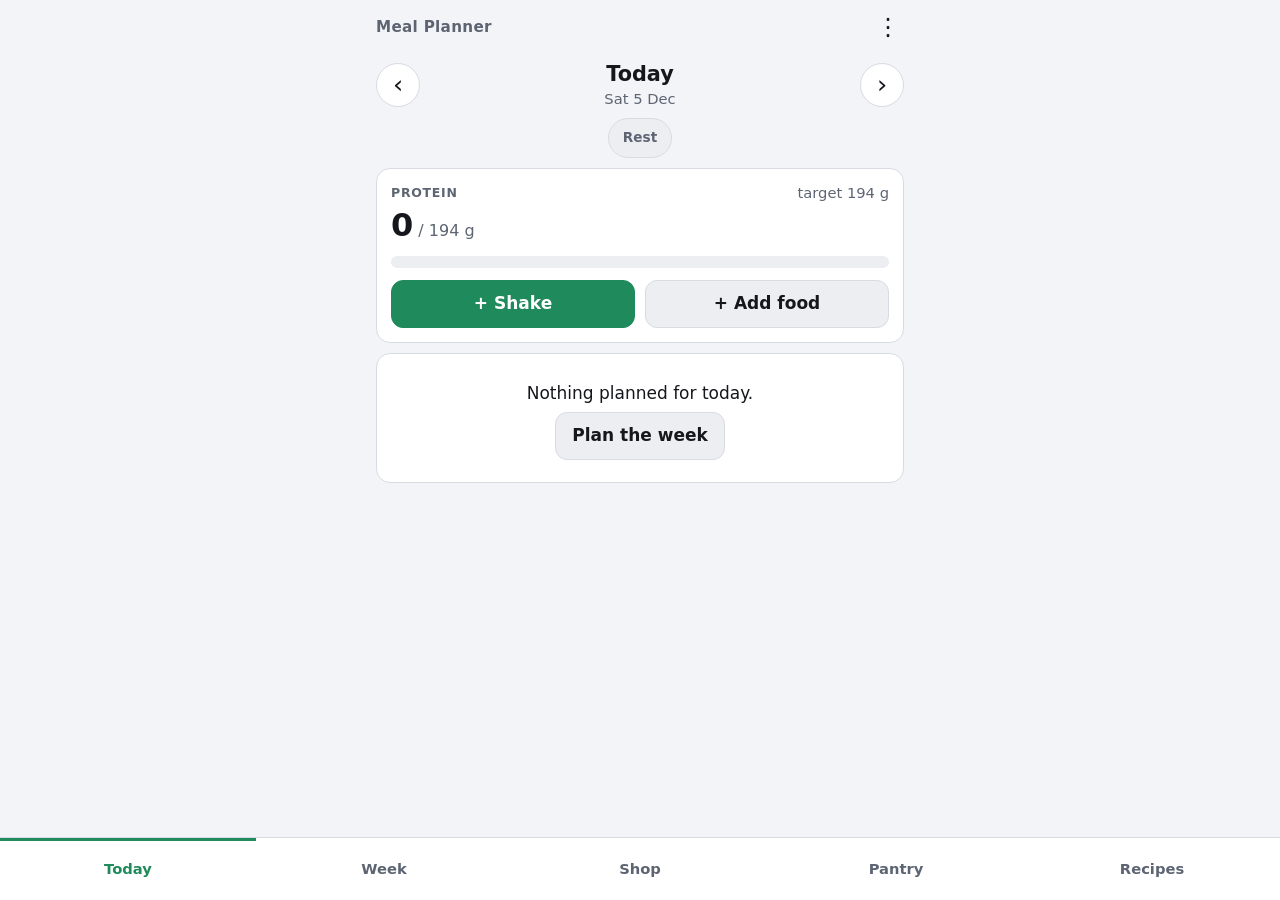
==== index.html @ 77c16652 "Meal Planner v1.0: weekly plan, shopping list, pantry, meal log, reminders, export Co-Authored-By: C" ====
<!doctype html>
<html lang="en-AU">
<head>
  <meta charset="utf-8">
  <meta name="viewport" content="width=device-width, initial-scale=1, viewport-fit=cover">
  <meta name="theme-color" content="#101217">
  <meta name="description" content="Weekly meal plan, shopping list, pantry and meal log">
  <title>Meal Planner</title>
  <link rel="manifest" href="manifest.webmanifest">
  <link rel="icon" href="icons/icon-192.png">
  <link rel="apple-touch-icon" href="icons/icon-192.png">
  <link rel="stylesheet" href="styles.css">
</head>
<body>
  <header class="top">
    <span class="top-title">Meal Planner</span>
    <button class="top-menu" data-action="menu" aria-label="Menu">⋮</button>
  </header>

  <main id="app"><p class="muted center">Loading…</p></main>

  <nav class="tabs">
    <button data-action="view" data-view="today">Today</button>
    <button data-action="view" data-view="week">Week</button>
    <button data-action="view" data-view="shop">Shop</button>
    <button data-action="view" data-view="pantry">Pantry</button>
    <button data-action="view" data-view="recipes">Recipes</button>
  </nav>

  <div id="modal" hidden></div>
  <div id="toast" role="status"></div>

  <script src="seed.js"></script>
  <script src="app.js"></script>
</body>
</html>
---- styles.css ----
:root {
  --bg: #101217;
  --surface: #1a1d24;
  --surface-2: #242833;
  --border: #2e3340;
  --text: #eceef3;
  --muted: #9aa2b1;
  --accent: #3fb37f;
  --accent-text: #08130d;
  --ok: #3fb37f;
  --warn: #f2a33a;
  --fail: #ef5350;
  --radius: 14px;
  color-scheme: dark;
}
@media (prefers-color-scheme: light) {
  :root {
    --bg: #f3f4f7; --surface: #ffffff; --surface-2: #eceef2; --border: #d8dbe2;
    --text: #15171c; --muted: #5d6573; --accent: #1f8a5b; --accent-text: #ffffff;
    --ok: #1f8a5b; --warn: #b56d0c; --fail: #d93636;
    color-scheme: light;
  }
}

* { box-sizing: border-box; }
html { -webkit-text-size-adjust: 100%; }
body {
  margin: 0; background: var(--bg); color: var(--text);
  font: 17px/1.4 system-ui, -apple-system, "Segoe UI", Roboto, sans-serif;
  -webkit-tap-highlight-color: transparent;
}
main { max-width: 560px; margin: 0 auto; padding: 4px 16px calc(90px + env(safe-area-inset-bottom)); }
h1 { font-size: 1.45rem; margin: 6px 0 12px; }
h2 { font-size: 1.2rem; margin: 0; }
h3 { font-size: 1rem; margin: 0 0 4px; }
p { margin: 6px 0; }
button { font: inherit; color: inherit; cursor: pointer; }
input, textarea, select {
  font: inherit; color: var(--text); background: var(--surface-2);
  border: 1px solid var(--border); border-radius: 10px; padding: 10px 12px; width: 100%; min-height: 46px;
}
input:focus, textarea:focus, select:focus { outline: 2px solid var(--accent); outline-offset: 0; }
.muted { color: var(--muted); font-size: .92rem; }
.center { text-align: center; }
.link { background: none; border: 0; color: var(--accent); padding: 4px; text-decoration: underline; }
.link.danger { color: var(--fail); }

/* top bar */
.top {
  position: sticky; top: 0; z-index: 4; display: flex; align-items: center; justify-content: space-between;
  max-width: 560px; margin: 0 auto; padding: calc(6px + env(safe-area-inset-top)) 8px 6px 16px; background: var(--bg);
}
.top-title { font-weight: 700; color: var(--muted); font-size: .95rem; letter-spacing: .02em; }
.top-menu { width: 48px; height: 44px; border: 0; background: none; font-size: 1.5rem; }

/* day / week header */
.day { display: flex; align-items: center; gap: 8px; margin-bottom: 8px; }
.day .nav { width: 44px; height: 44px; border-radius: 50%; border: 1px solid var(--border); background: var(--surface); font-size: 1.6rem; line-height: 1; flex: none; }
.day-title { flex: 1; text-align: center; }
.day-name { font-size: 1.3rem; font-weight: 700; }
.day-sub { color: var(--muted); font-size: .92rem; }
.today-dot { font-size: .72rem; font-weight: 600; background: var(--accent); color: var(--accent-text); padding: 2px 8px; border-radius: 99px; vertical-align: middle; }

/* cards */
.card { background: var(--surface); border: 1px solid var(--border); border-radius: var(--radius); padding: 14px; margin: 10px 0; }
.card.empty { text-align: center; padding: 22px 14px; }
.card-head { display: flex; justify-content: space-between; align-items: center; gap: 8px; }
.slot-label { font-size: .78rem; font-weight: 700; text-transform: uppercase; letter-spacing: .06em; color: var(--muted); }
.meal-name { font-size: 1.15rem; font-weight: 650; margin: 2px 0; }
.sub { color: var(--muted); font-size: .88rem; }
.done-line { color: var(--ok); font-weight: 600; }

/* training + badges */
.training { font-size: .85rem; font-weight: 700; padding: 4px 14px; min-height: 40px; display: inline-flex; align-items: center; border-radius: 99px; border: 1px solid var(--border); background: var(--surface-2); white-space: nowrap; }
.training.lift { background: color-mix(in srgb, #4f8cff 22%, var(--surface)); border-color: #4f8cff; }
.training.walk, .training.hiit { background: color-mix(in srgb, var(--warn) 18%, var(--surface)); border-color: var(--warn); }
.training.rest { color: var(--muted); }
.badge { display: inline-block; font-size: .74rem; font-weight: 650; padding: 2px 9px; border-radius: 99px; background: var(--surface-2); color: var(--muted); vertical-align: middle; }
.badge.contains { background: color-mix(in srgb, var(--fail) 20%, transparent); color: var(--fail); }
.badge.low { background: color-mix(in srgb, var(--warn) 18%, transparent); color: var(--warn); }
.badge.local { background: color-mix(in srgb, var(--ok) 18%, transparent); color: var(--ok); }
.tags { display: flex; flex-wrap: wrap; gap: 4px; margin-top: 6px; }

/* protein */
.protein { padding: 14px; }
.protein-num { font-size: 2rem; font-weight: 800; font-variant-numeric: tabular-nums; }
.protein-num small { font-size: 1rem; font-weight: 500; color: var(--muted); }
.bar { height: 12px; border-radius: 99px; background: var(--surface-2); overflow: hidden; margin-top: 8px; }
.bar-fill { height: 100%; background: var(--accent); border-radius: 99px; transition: width .3s; }
.bar-fill.over { background: var(--ok); }

/* buttons */
.btn {
  border: 1px solid var(--border); background: var(--surface-2); border-radius: 12px;
  padding: 10px 16px; font-weight: 600; min-height: 48px; display: inline-flex; align-items: center; justify-content: center; gap: 6px;
}
.btn.primary { background: var(--accent); border-color: var(--accent); color: var(--accent-text); }
.btn.ghost { background: transparent; }
.btn.danger { color: var(--fail); }
.btn.wide { width: 100%; margin: 6px 0; }
.btn.small { min-height: 38px; padding: 6px 12px; font-size: .9rem; }
.btn:disabled { opacity: .45; cursor: not-allowed; }
.row { display: flex; gap: 10px; margin-top: 12px; }
.row > .btn { flex: 1; }
.row.wrap { flex-wrap: wrap; }
.row.wrap > .btn { flex: 1 1 45%; }
.chip { border: 1px solid var(--border); background: var(--surface); border-radius: 99px; padding: 8px 14px; min-height: 40px; font-size: .9rem; }
.chip.on { background: var(--accent); border-color: var(--accent); color: var(--accent-text); }
.chips { display: flex; gap: 8px; overflow-x: auto; padding: 4px 0 8px; scrollbar-width: none; }
.chips .chip { flex: none; }

/* segmented + forms */
.seg { display: flex; border: 1px solid var(--border); border-radius: 12px; overflow: hidden; }
.seg button { flex: 1; border: 0; background: var(--surface-2); padding: 10px 8px; min-height: 46px; font-size: .95rem; }
.seg button + button { border-left: 1px solid var(--border); }
.seg button.on { background: var(--accent); color: var(--accent-text); font-weight: 650; }
.field { display: block; margin: 12px 0; }
.field > span { display: block; font-size: .88rem; color: var(--muted); margin-bottom: 6px; }
.toggle { display: flex; align-items: center; gap: 10px; margin: 12px 0; min-height: 44px; }
.toggle input { width: 24px; height: 24px; min-height: 0; accent-color: var(--accent); flex: none; }
.row > .field { flex: 1; margin-top: 0; min-width: 0; }
.stepper { display: flex; align-items: center; gap: 6px; flex: none; }
.stepper button { width: 46px; height: 46px; border-radius: 12px; border: 1px solid var(--border); background: var(--surface-2); font-size: 1.4rem; }
.stepper .qty { min-width: 4.5em; text-align: center; font-weight: 700; font-variant-numeric: tabular-nums; background: none; border: 0; padding: 4px; }

/* week */
.slot-row {
  display: grid; grid-template-columns: 5.2em 1fr; gap: 8px; align-items: center; width: 100%; text-align: left;
  background: none; border: 0; border-top: 1px solid var(--border); padding: 10px 0; min-height: 52px;
}
.slot-row:first-of-type { border-top: 0; }
.slot-row .slot-label { font-size: .72rem; }
.slot-row .empty { color: var(--muted); }
.slot-row .val { min-width: 0; }
.leftover { color: var(--muted); font-style: italic; }

/* shop */
.store-head { display: flex; justify-content: space-between; align-items: baseline; margin: 22px 0 4px; }
.store-head h2 { font-size: 1.3rem; }
.aisle { font-size: .78rem; font-weight: 700; text-transform: uppercase; letter-spacing: .06em; color: var(--muted); margin: 12px 0 4px; }
.shop-row { display: flex; align-items: stretch; gap: 6px; margin: 6px 0; }
.shop-item {
  flex: 1; display: flex; align-items: center; gap: 14px; text-align: left; min-height: 62px;
  background: var(--surface); border: 1px solid var(--border); border-radius: 12px; padding: 10px 12px; min-width: 0;
}
.shop-item .tick { width: 30px; height: 30px; border-radius: 50%; border: 2px solid var(--muted); flex: none; display: flex; align-items: center; justify-content: center; font-weight: 800; }
.shop-item .si-main { flex: 1; min-width: 0; }
.shop-item .si-name { font-size: 1.1rem; font-weight: 600; display: block; }
.shop-item .si-qty { color: var(--muted); font-size: .92rem; }
.shop-item .si-price { font-variant-numeric: tabular-nums; font-weight: 600; }
.shop-item.checked { opacity: .5; }
.shop-item.checked .tick { background: var(--ok); border-color: var(--ok); color: #fff; }
.shop-item.checked .si-name { text-decoration: line-through; }
.si-more { width: 52px; border-radius: 12px; border: 1px solid var(--border); background: var(--surface-2); font-size: 1.2rem; flex: none; }
.totals { display: flex; justify-content: space-between; gap: 10px; font-variant-numeric: tabular-nums; }
.totals b { font-size: 1.2rem; }

/* lists */
.list-row {
  width: 100%; display: flex; justify-content: space-between; align-items: center; gap: 10px; text-align: left;
  background: var(--surface); border: 1px solid var(--border); border-radius: 12px; padding: 12px; margin: 6px 0; min-height: 56px;
}
.list-row .grow { flex: 1; min-width: 0; }
.list-row .name { font-weight: 600; }
.pantry-row { display: flex; align-items: center; gap: 10px; background: var(--surface); border: 1px solid var(--border); border-radius: 12px; padding: 8px 8px 8px 12px; margin: 6px 0; }
.pantry-row .grow { flex: 1; min-width: 0; font-weight: 600; }

/* recipe form */
.ing-row { display: grid; grid-template-columns: 1fr 4.6em 4.6em 40px; gap: 6px; margin: 6px 0; align-items: center; }
.ing-row input { padding: 8px; }
.ing-row .x { height: 40px; border: 0; background: none; color: var(--muted); font-size: 1.2rem; }
.method { white-space: pre-wrap; color: var(--muted); }
.ing-list { margin: 6px 0; padding-left: 18px; }

/* banners */
.banner { border: 1px solid var(--warn); background: color-mix(in srgb, var(--warn) 14%, var(--surface)); }
.banner ul { margin: 6px 0 0; padding-left: 20px; }
.prep { border-style: dashed; }

/* tabs */
.tabs {
  position: fixed; left: 0; right: 0; bottom: 0; z-index: 6; display: flex;
  background: var(--surface); border-top: 1px solid var(--border); padding-bottom: env(safe-area-inset-bottom);
}
.tabs button { flex: 1; height: 62px; border: 0; background: none; color: var(--muted); font-weight: 600; font-size: .92rem; }
.tabs button.on { color: var(--accent); box-shadow: inset 0 3px 0 var(--accent); }

/* modal */
#modal { position: fixed; inset: 0; z-index: 10; background: rgba(0,0,0,.55); display: flex; align-items: flex-end; justify-content: center; }
#modal[hidden] { display: none; }
.sheet {
  width: 100%; max-width: 560px; max-height: 92vh; overflow-y: auto; background: var(--surface);
  border-radius: 20px 20px 0 0; padding: 20px 16px calc(20px + env(safe-area-inset-bottom));
}
.grid4 { display: grid; grid-template-columns: repeat(4, 1fr); gap: 8px; margin: 12px 0; }
.grid4 .btn { font-size: 1.2rem; }
.menu .btn { justify-content: flex-start; }

/* toast */
#toast {
  position: fixed; left: 50%; bottom: calc(80px + env(safe-area-inset-bottom)); transform: translateX(-50%) translateY(20px);
  background: var(--text); color: var(--bg); padding: 10px 16px; border-radius: 10px; font-size: .92rem;
  opacity: 0; pointer-events: none; transition: .2s; z-index: 20; max-width: calc(100% - 32px);
}
#toast.show { opacity: 1; transform: translateX(-50%) translateY(0); }
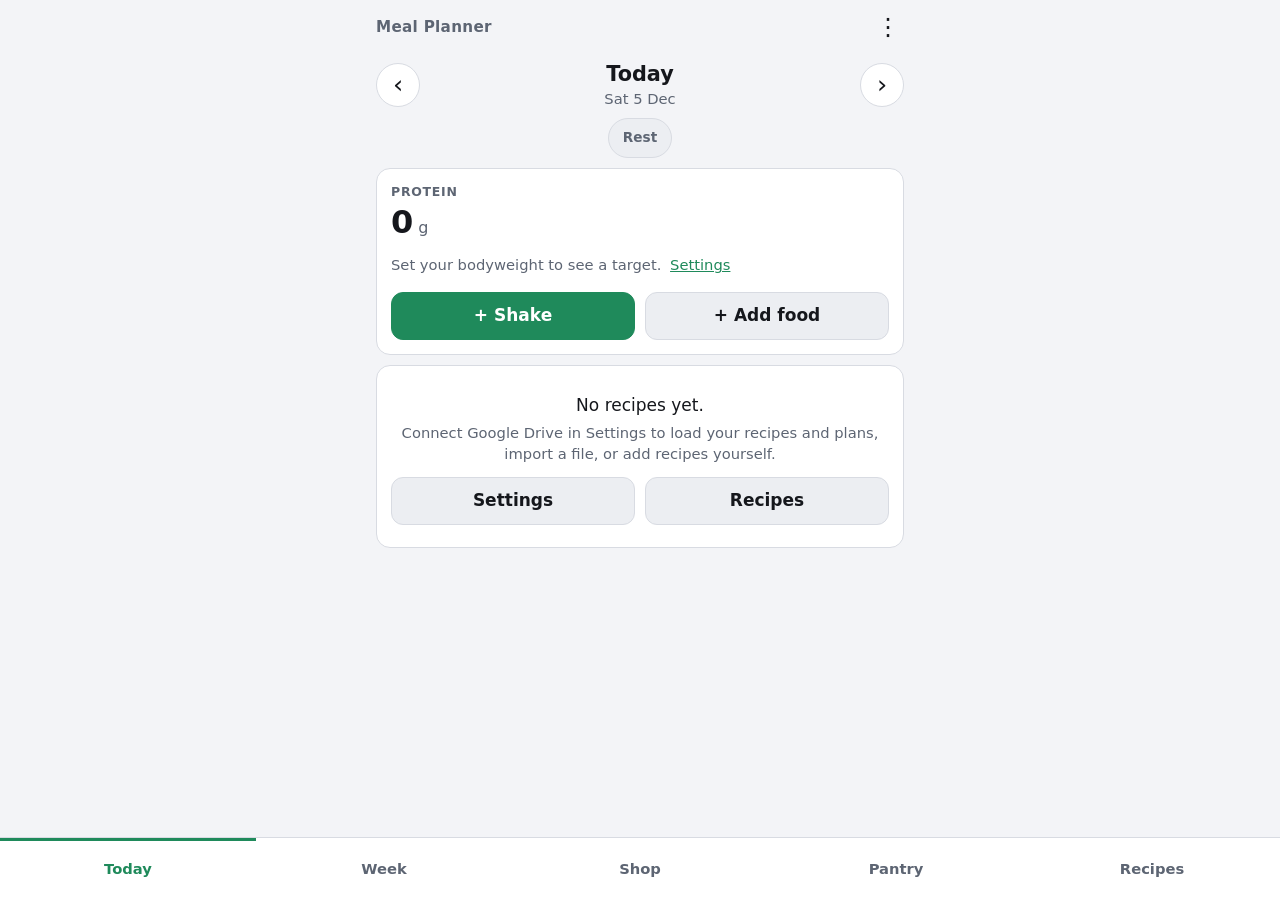
==== commit e4bd444f: "v1.1: Google Drive mailbox (inbox patches, outbox latest.json), empty first run - Inbox: validated p" ====
--- a/index.html
+++ b/index.html
@@ -5,6 +5,7 @@
   <meta name="viewport" content="width=device-width, initial-scale=1, viewport-fit=cover">
   <meta name="theme-color" content="#101217">
   <meta name="description" content="Weekly meal plan, shopping list, pantry and meal log">
+  <meta http-equiv="Content-Security-Policy" content="default-src 'self'; script-src 'self' https://accounts.google.com/gsi/; style-src 'self' 'unsafe-inline' https://accounts.google.com/gsi/; connect-src 'self' https://www.googleapis.com https://accounts.google.com; frame-src https://accounts.google.com; img-src 'self' data: blob:; object-src 'none'; base-uri 'self'; form-action 'none'">
   <title>Meal Planner</title>
   <link rel="manifest" href="manifest.webmanifest">
   <link rel="icon" href="icons/icon-192.png">
@@ -14,7 +15,10 @@
 <body>
   <header class="top">
     <span class="top-title">Meal Planner</span>
-    <button class="top-menu" data-action="menu" aria-label="Menu">⋮</button>
+    <span class="top-right">
+      <button id="drive-chip" class="drive-chip" data-action="drive" hidden></button>
+      <button class="top-menu" data-action="menu" aria-label="Menu">⋮</button>
+    </span>
   </header>
 
   <main id="app"><p class="muted center">Loading…</p></main>
@@ -30,7 +34,7 @@
   <div id="modal" hidden></div>
   <div id="toast" role="status"></div>
 
-  <script src="seed.js"></script>
+  <script src="config.js"></script>
   <script src="app.js"></script>
 </body>
 </html>
--- a/styles.css
+++ b/styles.css
@@ -203,3 +203,11 @@
   opacity: 0; pointer-events: none; transition: .2s; z-index: 20; max-width: calc(100% - 32px);
 }
 #toast.show { opacity: 1; transform: translateX(-50%) translateY(0); }
+
+/* Drive chip */
+.top-right { display: flex; align-items: center; gap: 4px; }
+.drive-chip { border: 1px solid var(--border); background: var(--surface); border-radius: 99px; padding: 6px 12px; min-height: 36px; font-size: .85rem; font-weight: 600; color: var(--muted); }
+.drive-chip[hidden] { display: none; }
+.drive-chip.warn { color: var(--warn); border-color: var(--warn); }
+.drive-chip.alert { background: var(--accent); border-color: var(--accent); color: var(--accent-text); }
+.warn-text { color: var(--warn); }
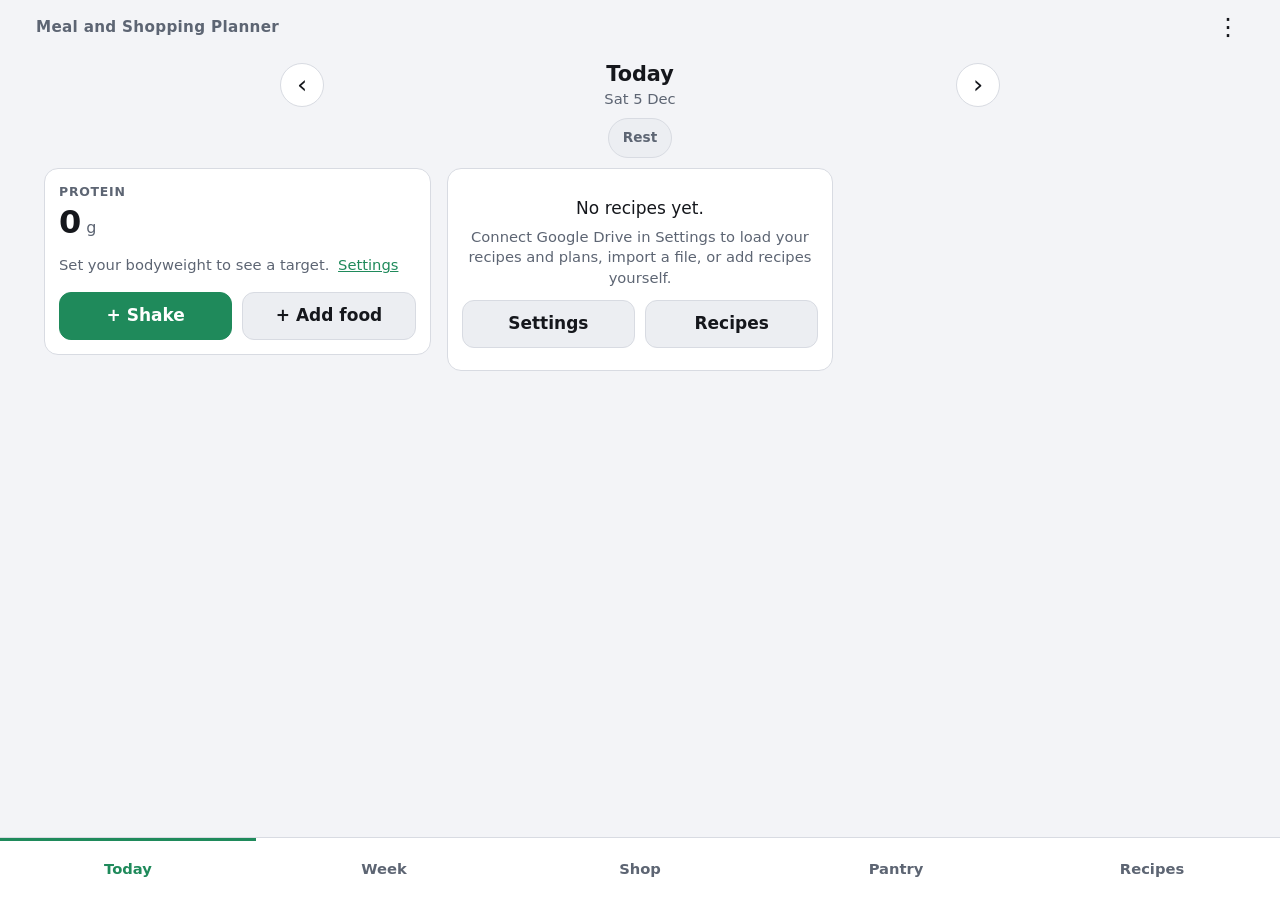
==== commit e4ff8fad: "Version 1.4.1: rename to Meal and Shopping Planner Co-Authored-By: Claude Opus 5.5 <noreply@anthropi" ====
--- a/index.html
+++ b/index.html
@@ -6,7 +6,7 @@
   <meta name="theme-color" content="#101217">
   <meta name="description" content="Weekly meal plan, shopping list, pantry and meal log">
   <meta http-equiv="Content-Security-Policy" content="default-src 'self'; script-src 'self' https://accounts.google.com/gsi/; style-src 'self' 'unsafe-inline' https://accounts.google.com/gsi/; connect-src 'self' https://www.googleapis.com https://accounts.google.com; frame-src https://accounts.google.com; img-src 'self' data: blob:; object-src 'none'; base-uri 'self'; form-action 'none'">
-  <title>Meal Planner</title>
+  <title>Meal and Shopping Planner</title>
   <link rel="manifest" href="manifest.webmanifest">
   <link rel="icon" href="icons/icon-192.png">
   <link rel="apple-touch-icon" href="icons/icon-192.png">
@@ -14,7 +14,7 @@
 </head>
 <body>
   <header class="top">
-    <span class="top-title">Meal Planner</span>
+    <span class="top-title">Meal and Shopping Planner</span>
     <span class="top-right">
       <button id="drive-chip" class="drive-chip" data-action="drive" hidden></button>
       <button class="top-menu" data-action="menu" aria-label="Menu">⋮</button>
--- a/styles.css
+++ b/styles.css
@@ -50,7 +50,7 @@
   position: sticky; top: 0; z-index: 4; display: flex; align-items: center; justify-content: space-between;
   max-width: 560px; margin: 0 auto; padding: calc(6px + env(safe-area-inset-top)) 8px 6px 16px; background: var(--bg);
 }
-.top-title { font-weight: 700; color: var(--muted); font-size: .95rem; letter-spacing: .02em; }
+.top-title { min-width: 0; white-space: nowrap; overflow: hidden; text-overflow: ellipsis; font-weight: 700; color: var(--muted); font-size: .95rem; letter-spacing: .02em; }
 .top-menu { width: 48px; height: 44px; border: 0; background: none; font-size: 1.5rem; }
 
 /* day / week header */
@@ -211,3 +211,28 @@
 .drive-chip.warn { color: var(--warn); border-color: var(--warn); }
 .drive-chip.alert { background: var(--accent); border-color: var(--accent); color: var(--accent-text); }
 .warn-text { color: var(--warn); }
+
+/* View-only devices (kitchen tablet, PC) hide everything that changes data */
+body.viewer .edit-only { display: none !important; }
+
+/* Wide screens (unfolded phone, tablet, PC): use the width instead of a narrow strip.
+   Phones keep the single-column layout above. */
+@media (min-width: 720px) {
+  main, .top { max-width: 1240px; }
+  main { padding-left: 24px; padding-right: 24px; }
+  .grid { display: grid; grid-template-columns: repeat(auto-fill, minmax(330px, 1fr)); column-gap: 16px; align-items: start; }
+  .grid.tight { grid-template-columns: repeat(auto-fill, minmax(300px, 1fr)); column-gap: 12px; }
+  .grid.stores { grid-template-columns: repeat(auto-fill, minmax(340px, 1fr)); column-gap: 24px; }
+  .grid > .card { margin: 10px 0; }
+  .cols { column-width: 420px; column-gap: 16px; }
+  .cols > .card { break-inside: avoid; display: inline-block; width: 100%; margin: 0 0 16px; }
+  /* Day headers, top button rows and summary cards stay a comfortable width, centred */
+  .day, main > .row, main > .card { max-width: 720px; margin-left: auto; margin-right: auto; }
+  main > .row.wrap > .btn { flex: 1 1 0; }
+  main > .btn.wide { width: auto; min-width: 280px; padding-left: 28px; padding-right: 28px; }
+  main > input[type=search] { max-width: 560px; }
+  /* Sheets become centred dialogs */
+  #modal { align-items: center; padding: 24px; }
+  .sheet { border-radius: 20px; max-height: 88vh; max-width: 600px; padding-bottom: 20px; }
+  #toast { bottom: calc(84px + env(safe-area-inset-bottom)); }
+}
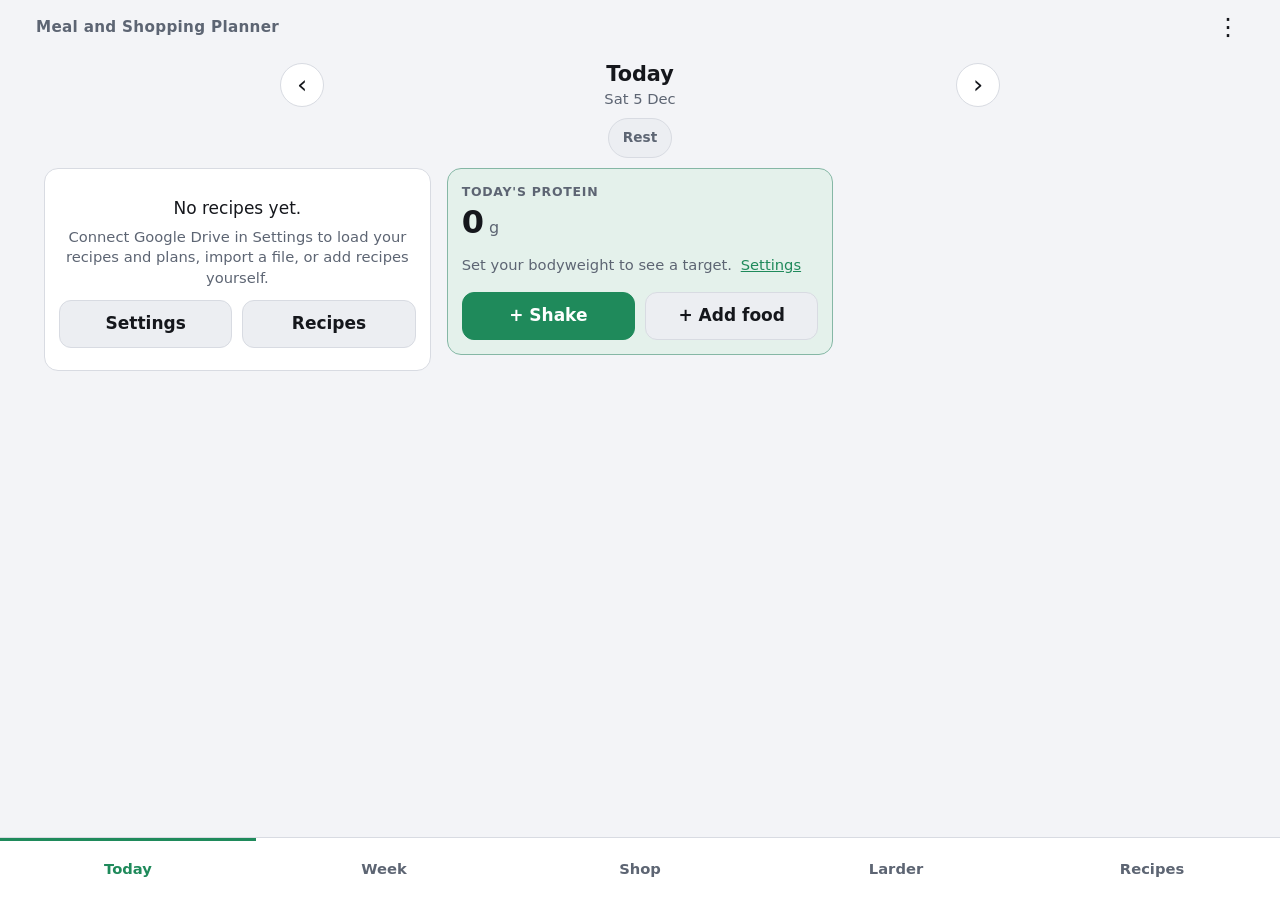
==== commit e8ddd495: "Version 1.9.0: pack sizes, the Larder, buying in and cooking out - Ingredients: pack size, price per" ====
--- a/index.html
+++ b/index.html
@@ -4,7 +4,7 @@
   <meta charset="utf-8">
   <meta name="viewport" content="width=device-width, initial-scale=1, viewport-fit=cover">
   <meta name="theme-color" content="#101217">
-  <meta name="description" content="Weekly meal plan, shopping list, pantry and meal log">
+  <meta name="description" content="Weekly meal plan, shopping list, larder and meal log">
   <meta http-equiv="Content-Security-Policy" content="default-src 'self'; script-src 'self' https://accounts.google.com/gsi/; style-src 'self' 'unsafe-inline' https://accounts.google.com/gsi/; connect-src 'self' https://www.googleapis.com https://accounts.google.com; frame-src https://accounts.google.com; img-src 'self' data: blob:; object-src 'none'; base-uri 'self'; form-action 'none'">
   <title>Meal and Shopping Planner</title>
   <link rel="manifest" href="manifest.webmanifest">
@@ -27,7 +27,7 @@
     <button data-action="view" data-view="today">Today</button>
     <button data-action="view" data-view="week">Week</button>
     <button data-action="view" data-view="shop">Shop</button>
-    <button data-action="view" data-view="pantry">Pantry</button>
+    <button data-action="view" data-view="pantry">Larder</button>
     <button data-action="view" data-view="recipes">Recipes</button>
   </nav>
 
--- a/styles.css
+++ b/styles.css
@@ -236,3 +236,57 @@
   .sheet { border-radius: 20px; max-height: 88vh; max-width: 600px; padding-bottom: 20px; }
   #toast { bottom: calc(84px + env(safe-area-inset-bottom)); }
 }
+
+/* Today: the day summary stands apart from the meal cards */
+.card.summary { background: color-mix(in srgb, var(--accent) 12%, var(--surface)); border-color: color-mix(in srgb, var(--accent) 45%, var(--border)); }
+.extras { margin-top: 10px; border-top: 1px solid var(--border); padding-top: 6px; }
+.extra-row { display: flex; align-items: center; gap: 10px; margin-top: 6px; }
+.extra-row .grow { flex: 1; min-width: 0; }
+.store-total { color: var(--text); }
+
+/* Recipe picker: search box over a tap list */
+.pick-list { margin-top: 8px; max-height: 46vh; overflow-y: auto; border: 1px solid var(--border); border-radius: 12px; }
+.pick-row { display: flex; align-items: center; gap: 10px; width: 100%; text-align: left; border: 0; border-bottom: 1px solid var(--border);
+  background: var(--surface-2); color: var(--text); padding: 12px; min-height: 48px; font-size: .98rem; }
+.pick-row:last-child { border-bottom: 0; }
+.pick-row:active { background: color-mix(in srgb, var(--accent) 20%, var(--surface-2)); }
+.pick-row .grow, .picked .grow { flex: 1; min-width: 0; }
+.pick-head { font-size: .72rem; font-weight: 700; text-transform: uppercase; letter-spacing: .06em; color: var(--muted);
+  padding: 10px 12px 4px; background: var(--surface); }
+.pick-list > p { padding: 12px; margin: 0; }
+.picked { display: flex; align-items: center; gap: 10px; padding: 10px 12px; border: 1px solid var(--accent); border-radius: 12px; font-weight: 600; }
+
+/* Today: compact meal cards, one line per item */
+.card.meal { padding: 12px 14px; }
+.head-right { display: flex; align-items: center; gap: 6px; }
+.add-to { min-height: 32px; min-width: 36px; padding: 2px 10px; font-size: 1.2rem; line-height: 1; }
+.item { display: flex; align-items: center; gap: 10px; padding: 8px 0; }
+.item + .item { border-top: 1px solid var(--border); }
+.item-mark { width: 16px; flex: none; text-align: center; color: var(--ok); font-weight: 800; }
+.item-main { flex: 1; min-width: 0; }
+.item-name { font-size: 1.02rem; font-weight: 600; text-align: left; }
+.link-plain { background: none; border: 0; padding: 0; color: inherit; font: inherit; font-weight: 600; cursor: pointer; text-align: left; }
+.item-sub { color: var(--muted); font-size: .84rem; margin-top: 1px; }
+.item-g { color: var(--muted); font-variant-numeric: tabular-nums; white-space: nowrap; font-size: .92rem; }
+.item-act { flex: none; }
+.item.done .item-name { color: var(--muted); font-weight: 500; }
+.item.skipped .item-name { font-style: italic; }
+.item.skipped .item-mark { color: var(--muted); }
+.split { display: inline-flex; }
+.split .btn { border-radius: 10px 0 0 10px; min-width: 76px; }
+.split .btn.more { border-radius: 0 10px 10px 0; min-width: 34px; padding: 6px 8px; border-left: 1px solid color-mix(in srgb, var(--accent-text) 25%, transparent); }
+[data-hold] { -webkit-touch-callout: none; user-select: none; -webkit-user-select: none; }
+
+/* Swipes: the page keeps vertical scrolling; sideways movement comes to the app */
+body[data-view="today"] #app, body[data-view="shop"] .shop-row { touch-action: pan-y; }
+.shop-row { position: relative; }
+
+/* Shop: the need and the larder's share under what to buy */
+.si-need { display: block; color: var(--muted); font-size: .8rem; margin-top: 1px; }
+
+/* Larder */
+.larder-name { background: none; border: 0; padding: 0; text-align: left; font: inherit; font-weight: 600; color: inherit; }
+.larder-name .sub { display: block; font-weight: 400; font-size: .78rem; }
+.pantry-row.out { opacity: .55; }
+.run-out { margin: 18px 0 8px; }
+.run-out summary { cursor: pointer; font-weight: 700; color: var(--muted); padding: 10px 0; min-height: 44px; }
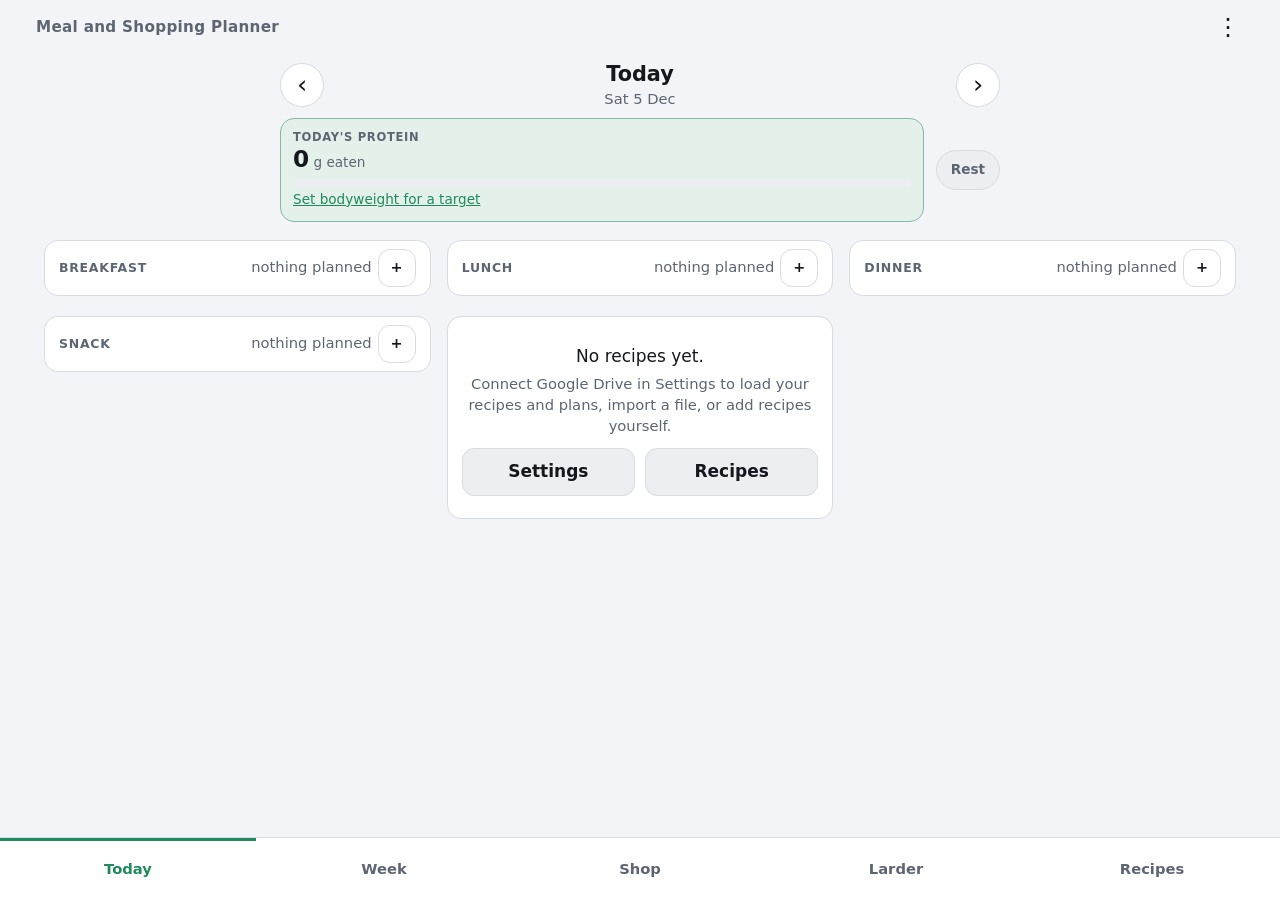
==== commit f716b95e: "Version 2.21.3: let the app page reach the sign-in helper The page's Content-Security-Policy connect" ====
--- a/index.html
+++ b/index.html
@@ -5,7 +5,7 @@
   <meta name="viewport" content="width=device-width, initial-scale=1, viewport-fit=cover">
   <meta name="theme-color" content="#101217">
   <meta name="description" content="Weekly meal plan, shopping list, larder and meal log">
-  <meta http-equiv="Content-Security-Policy" content="default-src 'self'; script-src 'self' https://accounts.google.com/gsi/; style-src 'self' 'unsafe-inline' https://accounts.google.com/gsi/; connect-src 'self' https://www.googleapis.com https://accounts.google.com; frame-src https://accounts.google.com; img-src 'self' data: blob:; object-src 'none'; base-uri 'self'; form-action 'none'">
+  <meta http-equiv="Content-Security-Policy" content="default-src 'self'; script-src 'self' https://accounts.google.com/gsi/; style-src 'self' 'unsafe-inline' https://accounts.google.com/gsi/; connect-src 'self' https://www.googleapis.com https://accounts.google.com https://meals.feralservers.au; frame-src https://accounts.google.com; img-src 'self' data: blob:; object-src 'none'; base-uri 'self'; form-action 'none'">
   <title>Meal and Shopping Planner</title>
   <link rel="manifest" href="manifest.webmanifest">
   <link rel="icon" href="icons/icon-192.png">
--- a/styles.css
+++ b/styles.css
@@ -88,6 +88,11 @@
 .bar { height: 12px; border-radius: 99px; background: var(--surface-2); overflow: hidden; margin-top: 8px; }
 .bar-fill { height: 100%; background: var(--accent); border-radius: 99px; transition: width .3s; }
 .bar-fill.over { background: var(--ok); }
+/* Today's bar: eaten (solid) over the day's plan (pale), with a tick at the target */
+.today-head .bar { position: relative; overflow: visible; }
+.today-head .bar-fill, .today-head .bar-plan { position: absolute; left: 0; top: 0; }
+.bar-plan { height: 100%; border-radius: 99px; background: color-mix(in srgb, var(--accent) 35%, transparent); transition: width .3s; }
+.bar-target { position: absolute; top: -3px; bottom: -3px; width: 2px; margin-left: -1px; background: var(--text); opacity: .7; border-radius: 1px; }
 
 /* buttons */
 .btn {
@@ -128,7 +133,11 @@
   display: grid; grid-template-columns: 5.2em 1fr; gap: 8px; align-items: center; width: 100%; text-align: left;
   background: none; border: 0; border-top: 1px solid var(--border); padding: 10px 0; min-height: 52px;
 }
-.slot-row:first-of-type { border-top: 0; }
+.card-head + .slot-row { border-top: 0; }
+.slot-row.multi { grid-template-columns: 5.2em 1fr auto; align-items: start; }
+.slot-row.multi .slot-label { padding-top: 6px; }
+.slot-item { display: block; width: 100%; text-align: left; background: none; border: 0; padding: 4px 0; color: inherit; font: inherit; }
+.slot-item + .slot-item { border-top: 1px dashed var(--border); }
 .slot-row .slot-label { font-size: .72rem; }
 .slot-row .empty { color: var(--muted); }
 .slot-row .val { min-width: 0; }
@@ -137,6 +146,11 @@
 /* shop */
 .store-head { display: flex; justify-content: space-between; align-items: baseline; margin: 22px 0 4px; }
 .store-head h2 { font-size: 1.3rem; }
+.shop-store > summary { cursor: pointer; list-style: none; align-items: center; gap: 8px; margin: 10px 0 4px; padding: 6px 0; }
+.shop-store > summary::-webkit-details-marker { display: none; }
+.shop-store > summary h2::before { content: '▸'; display: inline-block; width: 1.1em; color: var(--muted); transition: transform .15s; text-align: center; }
+.shop-store[open] > summary h2::before { transform: rotate(90deg); }
+.shop-store.done > summary h2 { color: var(--muted); }
 .aisle { font-size: .78rem; font-weight: 700; text-transform: uppercase; letter-spacing: .06em; color: var(--muted); margin: 12px 0 4px; }
 .shop-row { display: flex; align-items: stretch; gap: 6px; margin: 6px 0; }
 .shop-item {
@@ -169,8 +183,17 @@
 .ing-row { display: grid; grid-template-columns: 1fr 4.6em 4.6em 40px; gap: 6px; margin: 6px 0; align-items: center; }
 .ing-row input { padding: 8px; }
 .ing-row .x { height: 40px; border: 0; background: none; color: var(--muted); font-size: 1.2rem; }
+.ing-row .suggest { grid-column: 1 / -1; grid-row: 2; margin-top: 0; }
 .method { white-space: pre-wrap; color: var(--muted); }
 .ing-list { margin: 6px 0; padding-left: 18px; }
+.ing-table { width: 100%; border-collapse: collapse; margin: 6px 0; font-variant-numeric: tabular-nums; }
+.ing-table th { font-size: .78rem; font-weight: 700; text-transform: uppercase; letter-spacing: .04em; color: var(--muted); text-align: right; padding: 4px 0 6px 12px; }
+.ing-table td { padding: 6px 0 6px 12px; border-top: 1px solid var(--border); text-align: right; white-space: nowrap; }
+.ing-table td:first-child { text-align: left; white-space: normal; padding-left: 0; }
+.ing-table .scale-th { white-space: nowrap; }
+.ing-table .scale-in { width: 3.6em; padding: 4px 6px; font: inherit; font-size: 1rem; font-weight: 700; text-align: center; color: var(--text, inherit);
+  background: var(--surface-2); border: 1px solid var(--border); border-radius: 8px; letter-spacing: 0; }
+.cook-head { margin: 10px 0 12px; }
 
 /* banners */
 .banner { border: 1px solid var(--warn); background: color-mix(in srgb, var(--warn) 14%, var(--surface)); }
@@ -194,6 +217,8 @@
 }
 .grid4 { display: grid; grid-template-columns: repeat(4, 1fr); gap: 8px; margin: 12px 0; }
 .grid4 .btn { font-size: 1.2rem; }
+.grid2 { display: grid; grid-template-columns: repeat(2, 1fr); gap: 8px; margin: 8px 0 12px; }
+.stepper input.qty { width: 4.5em; font: inherit; font-weight: 700; color: inherit; }
 .menu .btn { justify-content: flex-start; }
 
 /* toast */
@@ -249,6 +274,10 @@
 .pick-row { display: flex; align-items: center; gap: 10px; width: 100%; text-align: left; border: 0; border-bottom: 1px solid var(--border);
   background: var(--surface-2); color: var(--text); padding: 12px; min-height: 48px; font-size: .98rem; }
 .pick-row:last-child { border-bottom: 0; }
+.suggest { display: flex; flex-direction: column; margin-top: 4px; border: 1px solid var(--border); border-radius: 12px; overflow: hidden; background: var(--surface-2); }
+.suggest button { text-align: left; padding: 12px 14px; border: 0; border-bottom: 1px solid var(--border); background: none; color: inherit; font: inherit; }
+.suggest button:last-child { border-bottom: 0; }
+.suggest button:active { background: color-mix(in srgb, var(--accent) 20%, var(--surface-2)); }
 .pick-row:active { background: color-mix(in srgb, var(--accent) 20%, var(--surface-2)); }
 .pick-row .grow, .picked .grow { flex: 1; min-width: 0; }
 .pick-head { font-size: .72rem; font-weight: 700; text-transform: uppercase; letter-spacing: .06em; color: var(--muted);
@@ -290,3 +319,81 @@
 .pantry-row.out { opacity: .55; }
 .run-out { margin: 18px 0 8px; }
 .run-out summary { cursor: pointer; font-weight: 700; color: var(--muted); padding: 10px 0; min-height: 44px; }
+
+/* Prepared meals and the Cooked sheet */
+.meals { margin: 14px 0 6px; }
+.pantry-row.portion .portion-count { font-weight: 700; font-variant-numeric: tabular-nums; padding: 0 8px; white-space: nowrap; }
+.pantry-row.portion .portion-count small { font-weight: 400; color: var(--muted); }
+.pantry-row.portion.due { border-color: var(--warn); }
+.pantry-row.portion.due .sub { color: var(--warn); }
+.cook-row { display: flex; align-items: center; justify-content: space-between; gap: 12px; margin: 8px 0; }
+.cook-row .stepper .qty { min-width: 2.5em; display: inline-block; text-align: center; }
+.prep li .btn.small { margin-left: 6px; min-height: 32px; padding: 4px 10px; }
+.meal-icon { margin-right: 6px; }
+
+/* Larder rows: amount beside a stacked + / − so the name gets the width */
+.stepper.stacked { display: grid; grid-template-columns: auto 44px; grid-template-rows: 38px 38px; gap: 4px 6px; align-items: center; }
+.stepper.stacked .qty { grid-row: 1 / span 2; grid-column: 1; width: auto; height: auto; min-width: 0; padding: 4px 4px; white-space: nowrap; font-size: 1.2rem; border: 0; background: none; }
+.stepper.stacked .plus { grid-row: 1; grid-column: 2; width: 44px; height: 38px; font-size: 1.25rem; }
+.stepper.stacked .minus { grid-row: 2; grid-column: 2; width: 44px; height: 38px; font-size: 1.25rem; }
+body.viewer .stepper.stacked { grid-template-columns: auto; grid-template-rows: auto; }
+body.viewer .stepper.stacked .qty { grid-row: auto; }
+
+/* Larder: actions at the top, locations that fold */
+.larder-actions { display: grid; grid-template-columns: 1fr 1fr; gap: 8px; margin: 4px 0 14px; }
+.larder-actions .btn { min-height: 48px; }
+#larder-q { margin: 0 0 12px; }
+#larder.searching > h1, #larder.searching > .larder-actions { display: none; }
+.stepper.stacked .qty .min { display: block; font-size: .72rem; font-weight: 500; color: var(--muted); }
+.stepper.stacked .qty .min.warn-text { color: var(--warn); }
+.larder-loc { margin: 8px 0; }
+.larder-loc > summary { display: flex; justify-content: space-between; align-items: center; gap: 8px; cursor: pointer; list-style: none;
+  background: var(--surface); border: 1px solid var(--border); border-radius: 12px; padding: 12px 14px; min-height: 52px; }
+.larder-loc > summary::-webkit-details-marker { display: none; }
+.larder-loc > summary .loc-name { font-size: 1.15rem; font-weight: 700; }
+.larder-loc > summary .loc-name::before { content: '▸'; display: inline-block; width: 1.1em; color: var(--muted); transition: transform .15s; }
+.larder-loc[open] > summary .loc-name::before { transform: rotate(90deg); }
+.larder-loc .larder-list { padding: 2px 0 0 6px; }
+
+/* Today: protein summary beside the training tag, at the top */
+.today-head { display: flex; align-items: center; gap: 12px; margin: 4px 0 8px; }
+.card.summary.compact { flex: 1; min-width: 0; margin: 0; padding: 10px 12px; }
+.compact .card-head .slot-label, .compact .card-head .muted { font-size: .72rem; }
+.compact .protein-num { font-size: 1.45rem; line-height: 1.2; }
+.compact .protein-num small { font-size: .85rem; }
+.compact .bar { height: 8px; margin-top: 6px; }
+.compact .link { font-size: .85rem; padding: 2px 0; }
+.today-head .training { flex: none; }
+.card.meal.empty-meal { padding-top: 8px; padding-bottom: 8px; }
+.card.meal.empty-meal .card-head { margin: 0; }
+@media (min-width: 720px) { .today-head { max-width: 720px; margin-left: auto; margin-right: auto; } }
+
+/* "Shopping at" branch choice under a store's heading, and the other branch's aisle as a hint. */
+.branch-pick { display: flex; align-items: center; gap: 8px; margin: 8px 0 2px; font-size: .9rem; }
+.branch-pick select { width: auto; min-width: 9em; }
+.si-hint { font-style: italic; }
+
+/* Flavours: shown beside the name in the larder, and as a small choice on an eaten meal. */
+.larder-name .flavour { display: block; font-size: .85rem; color: var(--muted); }
+.flavour-pick { display: inline-flex; align-items: center; gap: 6px; font-size: .85rem; margin-top: 4px; }
+.flavour-pick select { width: auto; padding: 2px 6px; font-size: .85rem; }
+
+/* Sheets (STYLE.md): one big primary button, then a quiet footer of text actions. */
+.sheet-save { margin-top: 16px; }
+.sheet-foot { display: flex; justify-content: space-between; align-items: center; gap: 12px; margin-top: 4px; }
+.sheet-foot .foot-end { display: flex; gap: 12px; margin-left: auto; }
+.sheet-foot .link, .link.quiet { text-decoration: none; font: inherit; font-size: .95rem; min-height: 40px; padding: 8px 4px; cursor: pointer; }
+.link.quiet { color: var(--muted); }
+.hint { color: var(--muted); font-size: .85rem; margin: -4px 0 8px; }
+.field-head { display: flex !important; justify-content: space-between; align-items: baseline; }
+.field-head .link { font-size: .88rem; text-decoration: none; padding: 0 4px; cursor: pointer; }
+.icon-btn { background: none; border: 0; color: var(--muted); font-size: 1.05rem; padding: 2px 6px; margin-left: 2px; cursor: pointer; vertical-align: middle; }
+.icon-btn:hover { color: var(--accent); }
+.fail-text { color: var(--fail); }
+
+/* Use by / best before on a larder row: amber when close (or past best before), red past use by. */
+.pantry-row.date-warn .larder-name { color: var(--warn); font-weight: 700; }
+.pantry-row.date-bad .larder-name { color: var(--fail); font-weight: 700; }
+.larder-name .sub.dates { font-weight: 600; }
+.pantry-row.date-warn .sub.dates { color: var(--warn); }
+.pantry-row.date-bad .sub.dates { color: var(--fail); }
